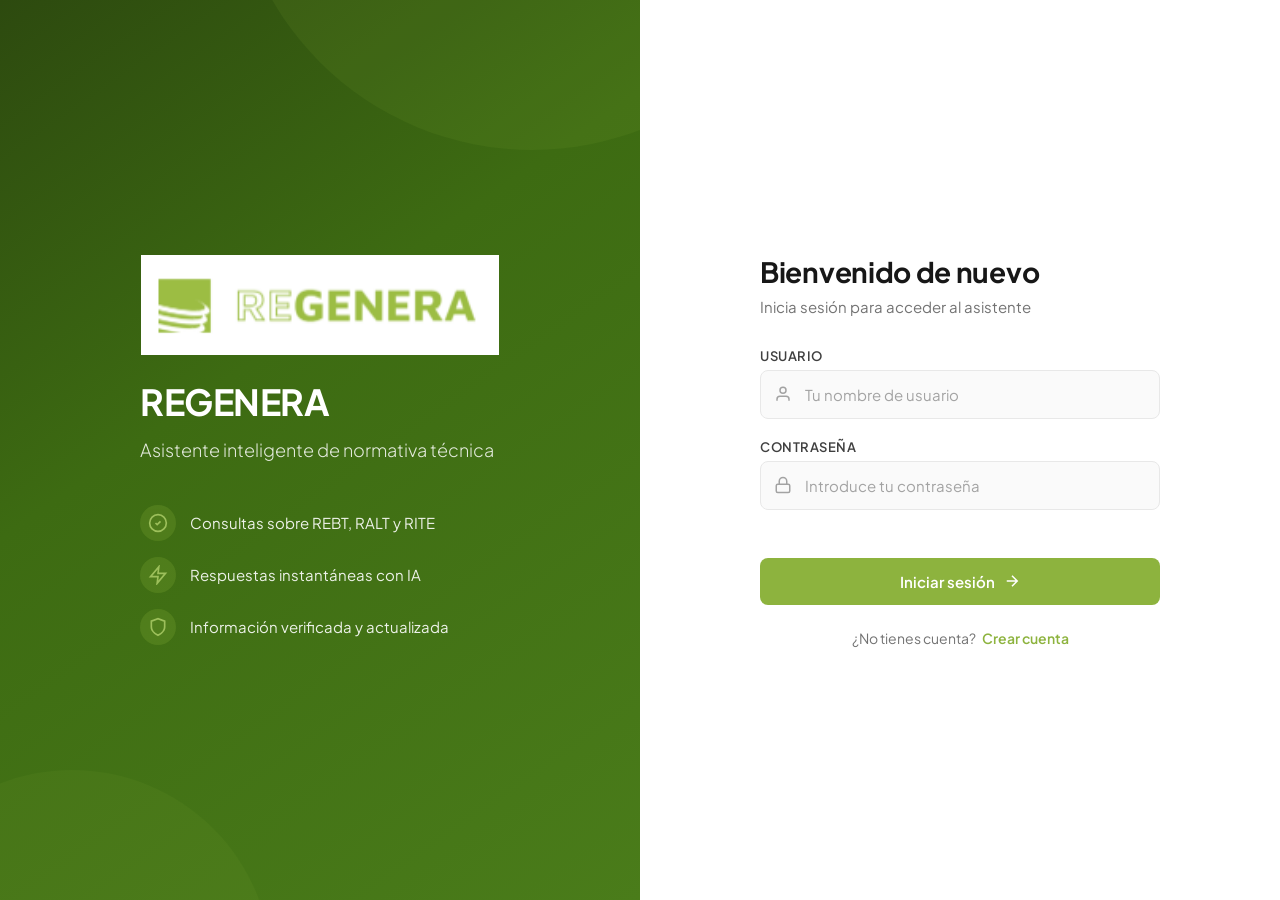
==== frontend/index.html @ 86a832bc "diseño frontend y login por nombre de usuario" ====
<!DOCTYPE html>
<html lang="es">
<head>
    <meta charset="UTF-8">
    <meta name="viewport" content="width=device-width, initial-scale=1.0">
    <title>REGENERA ChatBot</title>
    <link rel="stylesheet" href="styles.css">
    <link href="https://fonts.googleapis.com/css2?family=Plus+Jakarta+Sans:wght@300;400;500;600;700&family=Space+Mono:wght@400;700&display=swap" rel="stylesheet">
</head>
<body>

    <!-- ==================== VIEW 1: LOGIN ==================== -->
    <div id="login-view" class="auth-view active">
        <div class="auth-container">
            <div class="auth-left">
                <div class="brand-area">
                    <div class="logo-wrapper">
                        <img src="Logo.jpg" alt="REGENERA" class="logo" onerror="this.style.display='none'">
                    </div>
                    <h1 class="brand-title">REGENERA</h1>
                    <p class="brand-subtitle">Asistente inteligente de normativa técnica</p>
                    <div class="brand-features">
                        <div class="feature">
                            <div class="feature-icon">
                                <svg width="20" height="20" viewBox="0 0 24 24" fill="none" stroke="currentColor" stroke-width="2"><path d="M9 12l2 2 4-4"/><circle cx="12" cy="12" r="10"/></svg>
                            </div>
                            <span>Consultas sobre REBT, RALT y RITE</span>
                        </div>
                        <div class="feature">
                            <div class="feature-icon">
                                <svg width="20" height="20" viewBox="0 0 24 24" fill="none" stroke="currentColor" stroke-width="2"><path d="M13 2L3 14h9l-1 8 10-12h-9l1-8z"/></svg>
                            </div>
                            <span>Respuestas instantáneas con IA</span>
                        </div>
                        <div class="feature">
                            <div class="feature-icon">
                                <svg width="20" height="20" viewBox="0 0 24 24" fill="none" stroke="currentColor" stroke-width="2"><path d="M12 22s8-4 8-10V5l-8-3-8 3v7c0 6 8 10 8 10z"/></svg>
                            </div>
                            <span>Información verificada y actualizada</span>
                        </div>
                    </div>
                </div>
            </div>
            <div class="auth-right">
                <div class="auth-form-container">
                    <h2 class="auth-title">Bienvenido de nuevo</h2>
                    <p class="auth-description">Inicia sesión para acceder al asistente</p>
                    
                  <div class="input-group">
    <label for="login-name">Usuario</label>
    <div class="input-wrapper">
        <svg class="input-icon" width="18" height="18" viewBox="0 0 24 24" fill="none" stroke="currentColor" stroke-width="2"><path d="M20 21v-2a4 4 0 0 0-4-4H8a4 4 0 0 0-4 4v2"/><circle cx="12" cy="7" r="4"/></svg>
        <input type="text" id="login-name" placeholder="Tu nombre de usuario">
    </div>
</div>

                    <div class="input-group">
                        <label for="login-password">Contraseña</label>
                        <div class="input-wrapper">
                            <svg class="input-icon" width="18" height="18" viewBox="0 0 24 24" fill="none" stroke="currentColor" stroke-width="2"><rect x="3" y="11" width="18" height="11" rx="2" ry="2"/><path d="M7 11V7a5 5 0 0 1 10 0v4"/></svg>
                            <input type="password" id="login-password" placeholder="Introduce tu contraseña">
                        </div>
                    </div>

                    <p id="login-error" class="error-msg"></p>

                    <button class="btn-primary" onclick="login()">
                        <span>Iniciar sesión</span>
                        <svg width="18" height="18" viewBox="0 0 24 24" fill="none" stroke="currentColor" stroke-width="2"><path d="M5 12h14M12 5l7 7-7 7"/></svg>
                    </button>

                    <div class="auth-switch">
                        <span>¿No tienes cuenta?</span>
                        <a href="#" onclick="showView('register')">Crear cuenta</a>
                    </div>
                </div>
            </div>
        </div>
    </div>

    <!-- ==================== VIEW 2: REGISTER ==================== -->
    <div id="register-view" class="auth-view">
        <div class="auth-container">
            <div class="auth-left">
                <div class="brand-area">
                    <div class="logo-wrapper">
                        <img src="Logo.jpg" alt="REGENERA" class="logo" onerror="this.style.display='none'">
                    </div>
                    <h1 class="brand-title">REGENERA</h1>
                    <p class="brand-subtitle">Asistente inteligente de normativa técnica</p>
                    <div class="brand-features">
                        <div class="feature">
                            <div class="feature-icon">
                                <svg width="20" height="20" viewBox="0 0 24 24" fill="none" stroke="currentColor" stroke-width="2"><path d="M9 12l2 2 4-4"/><circle cx="12" cy="12" r="10"/></svg>
                            </div>
                            <span>Consultas sobre REBT, RALT y RITE</span>
                        </div>
                        <div class="feature">
                            <div class="feature-icon">
                                <svg width="20" height="20" viewBox="0 0 24 24" fill="none" stroke="currentColor" stroke-width="2"><path d="M13 2L3 14h9l-1 8 10-12h-9l1-8z"/></svg>
                            </div>
                            <span>Respuestas instantáneas con IA</span>
                        </div>
                        <div class="feature">
                            <div class="feature-icon">
                                <svg width="20" height="20" viewBox="0 0 24 24" fill="none" stroke="currentColor" stroke-width="2"><path d="M12 22s8-4 8-10V5l-8-3-8 3v7c0 6 8 10 8 10z"/></svg>
                            </div>
                            <span>Información verificada y actualizada</span>
                        </div>
                    </div>
                </div>
            </div>
            <div class="auth-right">
                <div class="auth-form-container">
                    <h2 class="auth-title">Crear cuenta</h2>
                    <p class="auth-description">Regístrate para empezar a usar el asistente</p>
                    
                    <div class="input-group">
                        <label for="register-name">Nombre</label>
                        <div class="input-wrapper">
                            <svg class="input-icon" width="18" height="18" viewBox="0 0 24 24" fill="none" stroke="currentColor" stroke-width="2"><path d="M20 21v-2a4 4 0 0 0-4-4H8a4 4 0 0 0-4 4v2"/><circle cx="12" cy="7" r="4"/></svg>
                            <input type="text" id="register-name" placeholder="Tu nombre completo">
                        </div>
                    </div>

                    <div class="input-group">
                        <label for="register-email">Email</label>
                        <div class="input-wrapper">
                            <svg class="input-icon" width="18" height="18" viewBox="0 0 24 24" fill="none" stroke="currentColor" stroke-width="2"><path d="M4 4h16c1.1 0 2 .9 2 2v12c0 1.1-.9 2-2 2H4c-1.1 0-2-.9-2-2V6c0-1.1.9-2 2-2z"/><polyline points="22,6 12,13 2,6"/></svg>
                            <input type="email" id="register-email" placeholder="tu@email.com">
                        </div>
                    </div>

                    <div class="input-group">
                        <label for="register-password">Contraseña</label>
                        <div class="input-wrapper">
                            <svg class="input-icon" width="18" height="18" viewBox="0 0 24 24" fill="none" stroke="currentColor" stroke-width="2"><rect x="3" y="11" width="18" height="11" rx="2" ry="2"/><path d="M7 11V7a5 5 0 0 1 10 0v4"/></svg>
                            <input type="password" id="register-password" placeholder="Mínimo 6 caracteres">
                        </div>
                    </div>

                    <p id="register-error" class="error-msg"></p>
                    <p id="register-success" class="success-msg"></p>

                    <button class="btn-primary" onclick="register()">
                        <span>Crear cuenta</span>
                        <svg width="18" height="18" viewBox="0 0 24 24" fill="none" stroke="currentColor" stroke-width="2"><path d="M5 12h14M12 5l7 7-7 7"/></svg>
                    </button>

                    <div class="auth-switch">
                        <span>¿Ya tienes cuenta?</span>
                        <a href="#" onclick="showView('login')">Iniciar sesión</a>
                    </div>
                </div>
            </div>
        </div>
    </div>

    <!-- ==================== VIEW 3: CHAT ==================== -->
    <div id="chat-view" class="chat-view">
        
        <!-- Sidebar -->
        <aside id="sidebar">
            <div class="sidebar-header">
                <img src="Logo.jpg" alt="REGENERA" class="sidebar-logo" onerror="this.style.display='none'">
                <span class="sidebar-brand">REGENERA</span>
            </div>
            <button class="new-chat-btn" onclick="createConversation()">
                <svg width="18" height="18" viewBox="0 0 24 24" fill="none" stroke="currentColor" stroke-width="2"><line x1="12" y1="5" x2="12" y2="19"/><line x1="5" y1="12" x2="19" y2="12"/></svg>
                <span>Nueva conversación</span>
            </button>
            <div id="conversation-list" class="conversation-list"></div>
            <div class="sidebar-footer">
                <div class="user-info">
                    <div class="user-avatar" id="user-avatar">A</div>
                    <span id="user-name-display">Usuario</span>
                </div>
                <button class="logout-btn" onclick="logout()" title="Cerrar sesión">
                    <svg width="18" height="18" viewBox="0 0 24 24" fill="none" stroke="currentColor" stroke-width="2"><path d="M9 21H5a2 2 0 0 1-2-2V5a2 2 0 0 1 2-2h4"/><polyline points="16 17 21 12 16 7"/><line x1="21" y1="12" x2="9" y2="12"/></svg>
                </button>
            </div>
        </aside>

        <!-- Chat main -->
        <main class="chat-main">
            <!-- Welcome state -->
            <div id="chat-welcome" class="chat-welcome">
                <div class="welcome-content">
                    <div class="welcome-icon">
                        <svg width="48" height="48" viewBox="0 0 24 24" fill="none" stroke="#8DB33E" stroke-width="1.5"><path d="M21 15a2 2 0 0 1-2 2H7l-4 4V5a2 2 0 0 1 2-2h14a2 2 0 0 1 2 2z"/></svg>
                    </div>
                    <h2>¿En qué puedo ayudarte?</h2>
                    <p>Pregúntame sobre normativa técnica: REBT, RALT, RITE y más.</p>
                    <div class="suggestion-chips">
                        <button class="chip" onclick="askSuggestion('¿Qué secciones tiene el REBT?')">¿Qué secciones tiene el REBT?</button>
                        <button class="chip" onclick="askSuggestion('¿Cada cuánto se revisan las instalaciones según el RITE?')">Revisiones según RITE</button>
                        <button class="chip" onclick="askSuggestion('¿Qué dice el RALT sobre protecciones?')">Protecciones en RALT</button>
                    </div>
                </div>
            </div>

            <!-- Messages area -->
            <div id="chat-messages" class="chat-messages"></div>

            <!-- Input area -->
            <div class="chat-input-area">
                <div class="chat-input-container">
                    <textarea id="question-input" placeholder="Escribe tu pregunta..." rows="1" onkeydown="handleKeyDown(event)" oninput="autoResize(this)"></textarea>
                    <button class="send-btn" onclick="sendMessage()" id="send-btn">
                        <svg width="20" height="20" viewBox="0 0 24 24" fill="none" stroke="currentColor" stroke-width="2"><line x1="22" y1="2" x2="11" y2="13"/><polygon points="22 2 15 22 11 13 2 9 22 2"/></svg>
                    </button>
                </div>
                <p class="input-disclaimer">REGENERA ChatBot puede cometer errores. Verifica siempre la información.</p>
            </div>
        </main>
    </div>

    <script src="app.js"></script>
</body>
</html>
---- frontend/styles.css ----
:root {
    --green: #8DB33E;
    --green-dark: #6F922F;
    --green-light: #a8c964;
    --green-subtle: #f0f6e4;
    --green-glow: rgba(141, 179, 62, 0.15);
    --white: #ffffff;
    --gray-50: #fafafa;
    --gray-100: #f5f5f5;
    --gray-200: #e8e8e8;
    --gray-300: #d4d4d4;
    --gray-400: #a3a3a3;
    --gray-500: #737373;
    --gray-600: #525252;
    --gray-700: #404040;
    --gray-800: #262626;
    --gray-900: #171717;
    --red: #dc3545;
    --radius: 12px;
    --radius-sm: 8px;
    --radius-lg: 16px;
    --shadow-sm: 0 1px 3px rgba(0,0,0,0.06);
    --shadow-md: 0 4px 12px rgba(0,0,0,0.08);
    --shadow-lg: 0 8px 30px rgba(0,0,0,0.12);
    --font: 'Plus Jakarta Sans', -apple-system, sans-serif;
    --font-mono: 'Space Mono', monospace;
    --sidebar-width: 280px;
    --transition: 0.2s ease;
}

* {
    margin: 0;
    padding: 0;
    box-sizing: border-box;
}

html, body {
    height: 100%;
    font-family: var(--font);
    color: var(--gray-800);
    background: var(--white);
    -webkit-font-smoothing: antialiased;
}

/* ===== AUTH VIEWS (Login & Register) ===== */

.auth-view {
    display: none;
    height: 100vh;
}

.auth-view.active {
    display: block;
}

.auth-container {
    display: flex;
    height: 100%;
}

.auth-left {
    flex: 1;
    background: linear-gradient(145deg, #2d4a0f 0%, #3d6b12 40%, #4a7c1a 100%);
    display: flex;
    align-items: center;
    justify-content: center;
    padding: 60px;
    position: relative;
    overflow: hidden;
}

.auth-left::before {
    content: '';
    position: absolute;
    top: -50%;
    right: -30%;
    width: 600px;
    height: 600px;
    border-radius: 50%;
    background: rgba(141, 179, 62, 0.1);
}

.auth-left::after {
    content: '';
    position: absolute;
    bottom: -30%;
    left: -20%;
    width: 400px;
    height: 400px;
    border-radius: 50%;
    background: rgba(141, 179, 62, 0.08);
}

.brand-area {
    position: relative;
    z-index: 1;
    color: var(--white);
    max-width: 420px;
}

.logo-wrapper {
    width: 360px;
    height: 100px;
    overflow: hidden;
    margin-bottom: 24px;
    display: flex;
    align-items: center;
    justify-content: center;
}

.logo {
    width: 100%;
    height: 100%;
    object-fit: contain;
    mix-blend-mode: screen;
}

.brand-title {
    font-size: 36px;
    font-weight: 700;
    letter-spacing: -0.5px;
    margin-bottom: 12px;
}

.brand-subtitle {
    font-size: 18px;
    font-weight: 300;
    opacity: 0.85;
    line-height: 1.6;
    margin-bottom: 40px;
}

.brand-features {
    display: flex;
    flex-direction: column;
    gap: 16px;
}

.feature {
    display: flex;
    align-items: center;
    gap: 14px;
    font-size: 15px;
    font-weight: 400;
    opacity: 0.9;
}

.feature-icon {
    width: 36px;
    height: 36px;
    border-radius: 50%;
    background: rgba(141, 179, 62, 0.25);
    display: flex;
    align-items: center;
    justify-content: center;
    flex-shrink: 0;
    color: var(--green-light);
}

.auth-right {
    flex: 1;
    display: flex;
    align-items: center;
    justify-content: center;
    padding: 60px;
    background: var(--white);
}

.auth-form-container {
    width: 100%;
    max-width: 400px;
}

.auth-title {
    font-size: 28px;
    font-weight: 700;
    color: var(--gray-900);
    margin-bottom: 8px;
    letter-spacing: -0.3px;
}

.auth-description {
    font-size: 15px;
    color: var(--gray-500);
    margin-bottom: 32px;
}

.input-group {
    margin-bottom: 20px;
}

.input-group label {
    display: block;
    font-size: 13px;
    font-weight: 600;
    color: var(--gray-700);
    margin-bottom: 6px;
    text-transform: uppercase;
    letter-spacing: 0.5px;
}

.input-wrapper {
    position: relative;
    display: flex;
    align-items: center;
}

.input-icon {
    position: absolute;
    left: 14px;
    color: var(--gray-400);
    pointer-events: none;
}

.input-wrapper input {
    width: 100%;
    padding: 14px 14px 14px 44px;
    border: 1.5px solid var(--gray-200);
    border-radius: var(--radius-sm);
    font-family: var(--font);
    font-size: 15px;
    color: var(--gray-800);
    background: var(--gray-50);
    transition: all var(--transition);
    outline: none;
}

.input-wrapper input:focus {
    border-color: var(--green);
    background: var(--white);
    box-shadow: 0 0 0 3px var(--green-glow);
}

.input-wrapper input::placeholder {
    color: var(--gray-400);
}

.error-msg {
    font-size: 13px;
    color: var(--red);
    margin-bottom: 8px;
    min-height: 20px;
}

.success-msg {
    font-size: 13px;
    color: var(--green-dark);
    margin-bottom: 8px;
    min-height: 20px;
}

.btn-primary {
    width: 100%;
    padding: 14px 24px;
    border: none;
    border-radius: var(--radius-sm);
    background: var(--green);
    color: var(--white);
    font-family: var(--font);
    font-size: 15px;
    font-weight: 600;
    cursor: pointer;
    transition: all var(--transition);
    display: flex;
    align-items: center;
    justify-content: center;
    gap: 8px;
}

.btn-primary:hover {
    background: var(--green-dark);
    transform: translateY(-1px);
    box-shadow: var(--shadow-md);
}

.btn-primary:active {
    transform: translateY(0);
}

.auth-switch {
    text-align: center;
    margin-top: 24px;
    font-size: 14px;
    color: var(--gray-500);
}

.auth-switch a {
    color: var(--green);
    font-weight: 600;
    text-decoration: none;
    margin-left: 4px;
}

.auth-switch a:hover {
    color: var(--green-dark);
    text-decoration: underline;
}

/* ===== CHAT VIEW ===== */

.chat-view {
    display: none;
    height: 100vh;
    flex-direction: row;
}

.chat-view.active {
    display: flex;
}

/* Sidebar */
#sidebar {
    width: var(--sidebar-width);
    background: var(--gray-900);
    color: var(--white);
    display: flex;
    flex-direction: column;
    flex-shrink: 0;
}

.sidebar-header {
    padding: 20px;
    display: flex;
    align-items: center;
    gap: 12px;
    border-bottom: 1px solid rgba(255,255,255,0.08);
}

.sidebar-logo {
    width: 100px;
    height: 28px;
    border-radius: 4px;
    object-fit: contain;
    background: rgba(255,255,255,0.9);
    padding: 2px 6px;
}

.sidebar-brand {
    font-size: 16px;
    font-weight: 700;
    letter-spacing: 0.5px;
}

.new-chat-btn {
    margin: 16px;
    padding: 12px;
    border: 1.5px dashed rgba(255,255,255,0.2);
    border-radius: var(--radius-sm);
    background: transparent;
    color: var(--white);
    font-family: var(--font);
    font-size: 14px;
    font-weight: 500;
    cursor: pointer;
    display: flex;
    align-items: center;
    justify-content: center;
    gap: 8px;
    transition: all var(--transition);
}

.new-chat-btn:hover {
    border-color: var(--green);
    background: rgba(141, 179, 62, 0.1);
    color: var(--green-light);
}

.conversation-list {
    flex: 1;
    overflow-y: auto;
    padding: 0 12px;
}

.conversation-item {
    padding: 10px 12px;
    border-radius: var(--radius-sm);
    font-size: 13px;
    color: rgba(255,255,255,0.7);
    cursor: pointer;
    transition: all var(--transition);
    white-space: nowrap;
    overflow: hidden;
    text-overflow: ellipsis;
    margin-bottom: 2px;
}

.conversation-item:hover {
    background: rgba(255,255,255,0.08);
    color: var(--white);
}

.conversation-item.active {
    background: rgba(141, 179, 62, 0.15);
    color: var(--green-light);
}

.sidebar-footer {
    padding: 16px;
    border-top: 1px solid rgba(255,255,255,0.08);
    display: flex;
    align-items: center;
    justify-content: space-between;
}

.user-info {
    display: flex;
    align-items: center;
    gap: 10px;
}

.user-avatar {
    width: 32px;
    height: 32px;
    border-radius: 50%;
    background: var(--green);
    color: var(--white);
    display: flex;
    align-items: center;
    justify-content: center;
    font-size: 13px;
    font-weight: 700;
}

#user-name-display {
    font-size: 13px;
    font-weight: 500;
    color: rgba(255,255,255,0.8);
}

.logout-btn {
    background: none;
    border: none;
    color: rgba(255,255,255,0.4);
    cursor: pointer;
    padding: 6px;
    border-radius: 6px;
    transition: all var(--transition);
    display: flex;
    align-items: center;
}

.logout-btn:hover {
    color: var(--red);
    background: rgba(220, 53, 69, 0.1);
}

/* Chat main area */
.chat-main {
    flex: 1;
    display: flex;
    flex-direction: column;
    background: var(--white);
    position: relative;
}

/* Welcome screen */
.chat-welcome {
    flex: 1;
    display: flex;
    align-items: center;
    justify-content: center;
    padding: 40px;
}

.chat-welcome.hidden {
    display: none;
}

.welcome-content {
    text-align: center;
    max-width: 560px;
}

.welcome-icon {
    width: 80px;
    height: 80px;
    border-radius: 50%;
    background: var(--green-subtle);
    display: flex;
    align-items: center;
    justify-content: center;
    margin: 0 auto 24px;
}

.welcome-content h2 {
    font-size: 28px;
    font-weight: 700;
    color: var(--gray-900);
    margin-bottom: 8px;
}

.welcome-content p {
    font-size: 16px;
    color: var(--gray-500);
    margin-bottom: 32px;
}

.suggestion-chips {
    display: flex;
    flex-wrap: wrap;
    gap: 8px;
    justify-content: center;
}

.chip {
    padding: 10px 18px;
    border: 1.5px solid var(--gray-200);
    border-radius: 24px;
    background: var(--white);
    font-family: var(--font);
    font-size: 13px;
    color: var(--gray-600);
    cursor: pointer;
    transition: all var(--transition);
}

.chip:hover {
    border-color: var(--green);
    color: var(--green-dark);
    background: var(--green-subtle);
}

/* Messages */
.chat-messages {
    flex: 1;
    overflow-y: auto;
    padding: 24px 0;
    display: none;
}

.chat-messages.active {
    display: block;
}

.message-row {
    padding: 8px 24px;
    max-width: 800px;
    margin: 0 auto;
    width: 100%;
}

.message-row.user {
    display: flex;
    justify-content: flex-end;
}

.message-row.assistant {
    display: flex;
    justify-content: flex-start;
}

.message-bubble {
    max-width: 75%;
    padding: 14px 18px;
    border-radius: var(--radius-lg);
    font-size: 15px;
    line-height: 1.6;
    animation: fadeIn 0.3s ease;
}

.message-row.user .message-bubble {
    background: var(--green);
    color: var(--white);
    border-bottom-right-radius: 4px;
}

.message-row.assistant .message-bubble {
    background: var(--gray-100);
    color: var(--gray-800);
    border-bottom-left-radius: 4px;
}

@keyframes fadeIn {
    from { opacity: 0; transform: translateY(8px); }
    to { opacity: 1; transform: translateY(0); }
}

/* Typing indicator */
.typing-indicator {
    display: flex;
    gap: 4px;
    padding: 14px 18px;
}

.typing-indicator span {
    width: 8px;
    height: 8px;
    border-radius: 50%;
    background: var(--gray-300);
    animation: typing 1.4s infinite;
}

.typing-indicator span:nth-child(2) { animation-delay: 0.2s; }
.typing-indicator span:nth-child(3) { animation-delay: 0.4s; }

@keyframes typing {
    0%, 60%, 100% { transform: translateY(0); opacity: 0.4; }
    30% { transform: translateY(-6px); opacity: 1; }
}

/* Input area */
.chat-input-area {
    padding: 16px 24px 24px;
    background: var(--white);
}

.chat-input-container {
    max-width: 800px;
    margin: 0 auto;
    display: flex;
    align-items: flex-end;
    gap: 10px;
    padding: 10px 16px;
    border: 1.5px solid var(--gray-200);
    border-radius: var(--radius-lg);
    background: var(--gray-50);
    transition: all var(--transition);
}

.chat-input-container:focus-within {
    border-color: var(--green);
    background: var(--white);
    box-shadow: 0 0 0 3px var(--green-glow);
}

#question-input {
    flex: 1;
    border: none;
    outline: none;
    font-family: var(--font);
    font-size: 15px;
    color: var(--gray-800);
    background: transparent;
    resize: none;
    max-height: 120px;
    line-height: 1.5;
    padding: 4px 0;
}

#question-input::placeholder {
    color: var(--gray-400);
}

.send-btn {
    width: 38px;
    height: 38px;
    border: none;
    border-radius: 50%;
    background: var(--green);
    color: var(--white);
    cursor: pointer;
    display: flex;
    align-items: center;
    justify-content: center;
    flex-shrink: 0;
    transition: all var(--transition);
}

.send-btn:hover {
    background: var(--green-dark);
    transform: scale(1.05);
}

.input-disclaimer {
    text-align: center;
    font-size: 12px;
    color: var(--gray-400);
    margin-top: 10px;
    max-width: 800px;
    margin-left: auto;
    margin-right: auto;
}

/* Scrollbar */
::-webkit-scrollbar {
    width: 6px;
}

::-webkit-scrollbar-track {
    background: transparent;
}

::-webkit-scrollbar-thumb {
    background: var(--gray-300);
    border-radius: 3px;
}

::-webkit-scrollbar-thumb:hover {
    background: var(--gray-400);
}

/* Responsive */
@media (max-width: 900px) {
    .auth-left {
        display: none;
    }
    
    #sidebar {
        width: 0;
        overflow: hidden;
    }
    
    .chat-view.active {
        flex-direction: column;
    }
}
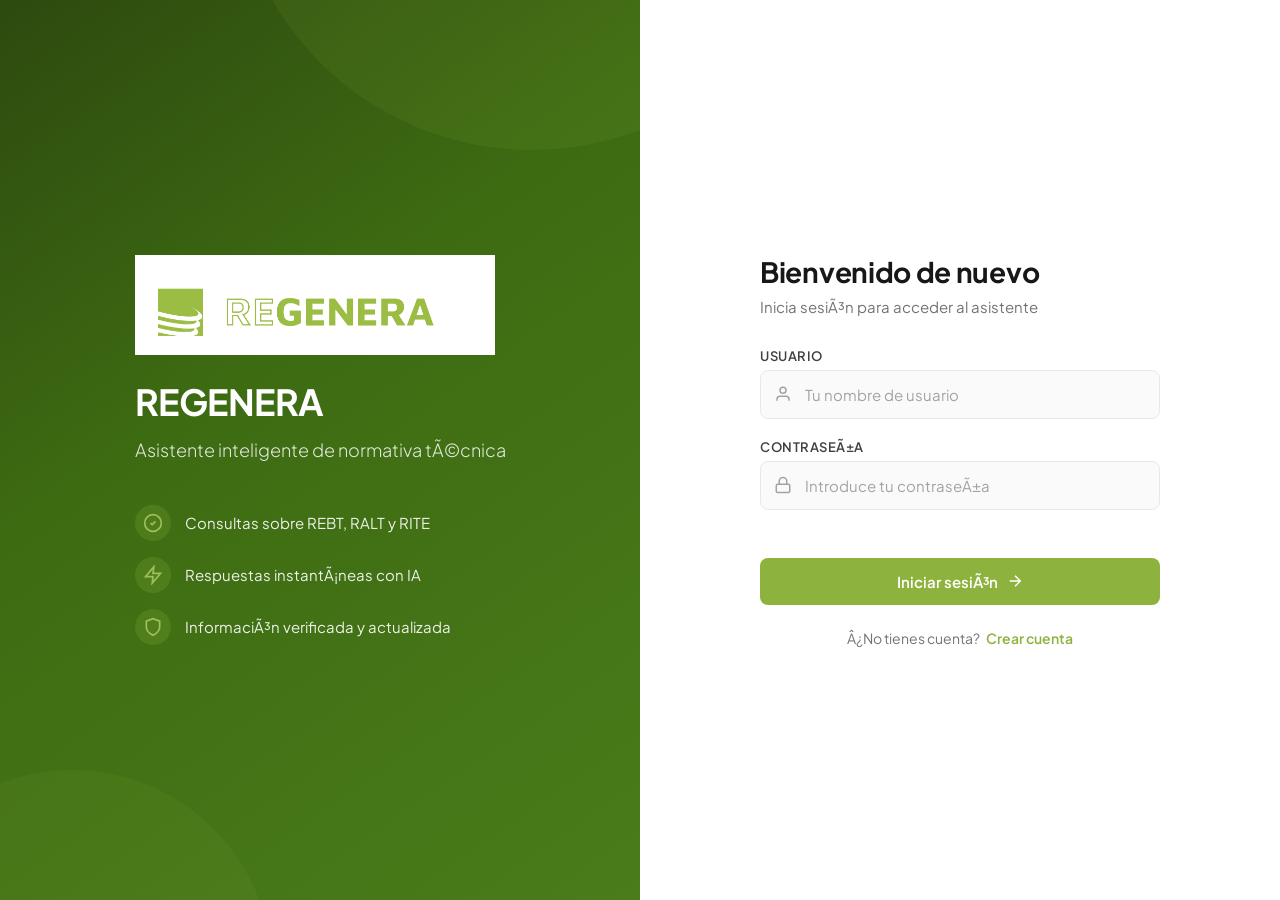
==== commit 738360af: "mejora de precision" ====
--- a/frontend/index.html
+++ b/frontend/index.html
@@ -1,4 +1,4 @@
-<!DOCTYPE html>
+﻿<!DOCTYPE html>
 <html lang="es">
 <head>
     <meta charset="UTF-8">
@@ -15,10 +15,10 @@
             <div class="auth-left">
                 <div class="brand-area">
                     <div class="logo-wrapper">
-                        <img src="Logo.jpg" alt="REGENERA" class="logo" onerror="this.style.display='none'">
+                        <img src="logo-full.png" alt="REGENERA" class="logo" onerror="this.style.display='none'">
                     </div>
                     <h1 class="brand-title">REGENERA</h1>
-                    <p class="brand-subtitle">Asistente inteligente de normativa técnica</p>
+                    <p class="brand-subtitle">Asistente inteligente de normativa tÃ©cnica</p>
                     <div class="brand-features">
                         <div class="feature">
                             <div class="feature-icon">
@@ -30,13 +30,13 @@
                             <div class="feature-icon">
                                 <svg width="20" height="20" viewBox="0 0 24 24" fill="none" stroke="currentColor" stroke-width="2"><path d="M13 2L3 14h9l-1 8 10-12h-9l1-8z"/></svg>
                             </div>
-                            <span>Respuestas instantáneas con IA</span>
+                            <span>Respuestas instantÃ¡neas con IA</span>
                         </div>
                         <div class="feature">
                             <div class="feature-icon">
                                 <svg width="20" height="20" viewBox="0 0 24 24" fill="none" stroke="currentColor" stroke-width="2"><path d="M12 22s8-4 8-10V5l-8-3-8 3v7c0 6 8 10 8 10z"/></svg>
                             </div>
-                            <span>Información verificada y actualizada</span>
+                            <span>InformaciÃ³n verificada y actualizada</span>
                         </div>
                     </div>
                 </div>
@@ -44,7 +44,7 @@
             <div class="auth-right">
                 <div class="auth-form-container">
                     <h2 class="auth-title">Bienvenido de nuevo</h2>
-                    <p class="auth-description">Inicia sesión para acceder al asistente</p>
+                    <p class="auth-description">Inicia sesiÃ³n para acceder al asistente</p>
                     
                   <div class="input-group">
     <label for="login-name">Usuario</label>
@@ -55,22 +55,22 @@
 </div>
 
                     <div class="input-group">
-                        <label for="login-password">Contraseña</label>
+                        <label for="login-password">ContraseÃ±a</label>
                         <div class="input-wrapper">
                             <svg class="input-icon" width="18" height="18" viewBox="0 0 24 24" fill="none" stroke="currentColor" stroke-width="2"><rect x="3" y="11" width="18" height="11" rx="2" ry="2"/><path d="M7 11V7a5 5 0 0 1 10 0v4"/></svg>
-                            <input type="password" id="login-password" placeholder="Introduce tu contraseña">
+                            <input type="password" id="login-password" placeholder="Introduce tu contraseÃ±a">
                         </div>
                     </div>
 
                     <p id="login-error" class="error-msg"></p>
 
                     <button class="btn-primary" onclick="login()">
-                        <span>Iniciar sesión</span>
+                        <span>Iniciar sesiÃ³n</span>
                         <svg width="18" height="18" viewBox="0 0 24 24" fill="none" stroke="currentColor" stroke-width="2"><path d="M5 12h14M12 5l7 7-7 7"/></svg>
                     </button>
 
                     <div class="auth-switch">
-                        <span>¿No tienes cuenta?</span>
+                        <span>Â¿No tienes cuenta?</span>
                         <a href="#" onclick="showView('register')">Crear cuenta</a>
                     </div>
                 </div>
@@ -84,10 +84,10 @@
             <div class="auth-left">
                 <div class="brand-area">
                     <div class="logo-wrapper">
-                        <img src="Logo.jpg" alt="REGENERA" class="logo" onerror="this.style.display='none'">
+                        <img src="logo-full.png" alt="REGENERA" class="logo" onerror="this.style.display='none'">
                     </div>
                     <h1 class="brand-title">REGENERA</h1>
-                    <p class="brand-subtitle">Asistente inteligente de normativa técnica</p>
+                    <p class="brand-subtitle">Asistente inteligente de normativa tÃ©cnica</p>
                     <div class="brand-features">
                         <div class="feature">
                             <div class="feature-icon">
@@ -99,13 +99,13 @@
                             <div class="feature-icon">
                                 <svg width="20" height="20" viewBox="0 0 24 24" fill="none" stroke="currentColor" stroke-width="2"><path d="M13 2L3 14h9l-1 8 10-12h-9l1-8z"/></svg>
                             </div>
-                            <span>Respuestas instantáneas con IA</span>
+                            <span>Respuestas instantÃ¡neas con IA</span>
                         </div>
                         <div class="feature">
                             <div class="feature-icon">
                                 <svg width="20" height="20" viewBox="0 0 24 24" fill="none" stroke="currentColor" stroke-width="2"><path d="M12 22s8-4 8-10V5l-8-3-8 3v7c0 6 8 10 8 10z"/></svg>
                             </div>
-                            <span>Información verificada y actualizada</span>
+                            <span>InformaciÃ³n verificada y actualizada</span>
                         </div>
                     </div>
                 </div>
@@ -113,7 +113,7 @@
             <div class="auth-right">
                 <div class="auth-form-container">
                     <h2 class="auth-title">Crear cuenta</h2>
-                    <p class="auth-description">Regístrate para empezar a usar el asistente</p>
+                    <p class="auth-description">RegÃ­strate para empezar a usar el asistente</p>
                     
                     <div class="input-group">
                         <label for="register-name">Nombre</label>
@@ -132,10 +132,10 @@
                     </div>
 
                     <div class="input-group">
-                        <label for="register-password">Contraseña</label>
+                        <label for="register-password">ContraseÃ±a</label>
                         <div class="input-wrapper">
                             <svg class="input-icon" width="18" height="18" viewBox="0 0 24 24" fill="none" stroke="currentColor" stroke-width="2"><rect x="3" y="11" width="18" height="11" rx="2" ry="2"/><path d="M7 11V7a5 5 0 0 1 10 0v4"/></svg>
-                            <input type="password" id="register-password" placeholder="Mínimo 6 caracteres">
+                            <input type="password" id="register-password" placeholder="MÃ­nimo 6 caracteres">
                         </div>
                     </div>
 
@@ -148,8 +148,8 @@
                     </button>
 
                     <div class="auth-switch">
-                        <span>¿Ya tienes cuenta?</span>
-                        <a href="#" onclick="showView('login')">Iniciar sesión</a>
+                        <span>Â¿Ya tienes cuenta?</span>
+                        <a href="#" onclick="showView('login')">Iniciar sesiÃ³n</a>
                     </div>
                 </div>
             </div>
@@ -162,20 +162,26 @@
         <!-- Sidebar -->
         <aside id="sidebar">
             <div class="sidebar-header">
-                <img src="Logo.jpg" alt="REGENERA" class="sidebar-logo" onerror="this.style.display='none'">
+                <img src="logo.png" alt="REGENERA" class="sidebar-logo" onerror="this.style.display='none'">
                 <span class="sidebar-brand">REGENERA</span>
             </div>
             <button class="new-chat-btn" onclick="createConversation()">
                 <svg width="18" height="18" viewBox="0 0 24 24" fill="none" stroke="currentColor" stroke-width="2"><line x1="12" y1="5" x2="12" y2="19"/><line x1="5" y1="12" x2="19" y2="12"/></svg>
-                <span>Nueva conversación</span>
+                <span>Nueva conversaciÃ³n</span>
             </button>
             <div id="conversation-list" class="conversation-list"></div>
+            <div id="admin-tools" class="admin-tools hidden">
+                <button class="admin-panel-btn" onclick="openAdminPanel()">
+                    <svg width="16" height="16" viewBox="0 0 24 24" fill="none" stroke="currentColor" stroke-width="2"><path d="M12 20h9"/><path d="M12 4h9"/><path d="M4 9h16"/><path d="M4 15h16"/></svg>
+                    <span>Panel Admin</span>
+                </button>
+            </div>
             <div class="sidebar-footer">
                 <div class="user-info">
                     <div class="user-avatar" id="user-avatar">A</div>
                     <span id="user-name-display">Usuario</span>
                 </div>
-                <button class="logout-btn" onclick="logout()" title="Cerrar sesión">
+                <button class="logout-btn" onclick="logout()" title="Cerrar sesiÃ³n">
                     <svg width="18" height="18" viewBox="0 0 24 24" fill="none" stroke="currentColor" stroke-width="2"><path d="M9 21H5a2 2 0 0 1-2-2V5a2 2 0 0 1 2-2h4"/><polyline points="16 17 21 12 16 7"/><line x1="21" y1="12" x2="9" y2="12"/></svg>
                 </button>
             </div>
@@ -189,12 +195,12 @@
                     <div class="welcome-icon">
                         <svg width="48" height="48" viewBox="0 0 24 24" fill="none" stroke="#8DB33E" stroke-width="1.5"><path d="M21 15a2 2 0 0 1-2 2H7l-4 4V5a2 2 0 0 1 2-2h14a2 2 0 0 1 2 2z"/></svg>
                     </div>
-                    <h2>¿En qué puedo ayudarte?</h2>
-                    <p>Pregúntame sobre normativa técnica: REBT, RALT, RITE y más.</p>
+                    <h2>Â¿En quÃ© puedo ayudarte?</h2>
+                    <p>PregÃºntame sobre normativa tÃ©cnica: REBT, RALT, RITE y mÃ¡s.</p>
                     <div class="suggestion-chips">
-                        <button class="chip" onclick="askSuggestion('¿Qué secciones tiene el REBT?')">¿Qué secciones tiene el REBT?</button>
-                        <button class="chip" onclick="askSuggestion('¿Cada cuánto se revisan las instalaciones según el RITE?')">Revisiones según RITE</button>
-                        <button class="chip" onclick="askSuggestion('¿Qué dice el RALT sobre protecciones?')">Protecciones en RALT</button>
+                        <button class="chip" onclick="askSuggestion('Â¿QuÃ© secciones tiene el REBT?')">Â¿QuÃ© secciones tiene el REBT?</button>
+                        <button class="chip" onclick="askSuggestion('Â¿Cada cuÃ¡nto se revisan las instalaciones segÃºn el RITE?')">Revisiones segÃºn RITE</button>
+                        <button class="chip" onclick="askSuggestion('Â¿QuÃ© dice el RALT sobre protecciones?')">Protecciones en RALT</button>
                     </div>
                 </div>
             </div>
@@ -210,11 +216,47 @@
                         <svg width="20" height="20" viewBox="0 0 24 24" fill="none" stroke="currentColor" stroke-width="2"><line x1="22" y1="2" x2="11" y2="13"/><polygon points="22 2 15 22 11 13 2 9 22 2"/></svg>
                     </button>
                 </div>
-                <p class="input-disclaimer">REGENERA ChatBot puede cometer errores. Verifica siempre la información.</p>
+                <p class="input-disclaimer">REGENERA ChatBot puede cometer errores. Verifica siempre la informaciÃ³n.</p>
             </div>
         </main>
+    </div>
+
+    <!-- ==================== ADMIN PANEL ==================== -->
+    <div id="admin-panel" class="admin-panel hidden">
+        <div class="admin-panel-overlay" onclick="closeAdminPanel()"></div>
+        <div class="admin-panel-content">
+            <div class="admin-panel-header">
+                <h3>Panel de Administrador</h3>
+                <button class="admin-close-btn" onclick="closeAdminPanel()">Cerrar</button>
+            </div>
+            <div class="admin-range-selector">
+                <button class="admin-range-btn" type="button" data-days="1" onclick="setAdminRange(1, this)">Hoy</button>
+                <button class="admin-range-btn active" type="button" data-days="7" onclick="setAdminRange(7, this)">7 dias</button>
+                <button class="admin-range-btn" type="button" data-days="30" onclick="setAdminRange(30, this)">30 dias</button>
+            </div>
+            <div class="admin-metrics-grid">
+                <div class="metric-card"><span>Total interacciones</span><strong id="metric-total-interactions">0</strong></div>
+                <div class="metric-card"><span>Prompt tokens</span><strong id="metric-prompt-tokens">0</strong></div>
+                <div class="metric-card"><span>Completion tokens</span><strong id="metric-completion-tokens">0</strong></div>
+                <div class="metric-card"><span>Tokens acumulados</span><strong id="metric-total-tokens">0</strong></div>
+                <div class="metric-card"><span>Coste estimado (USD)</span><strong id="metric-estimated-cost">0</strong></div>
+                <div class="metric-card"><span>Latencia media (ms)</span><strong id="metric-avg-latency">0</strong></div>
+                <div class="metric-card"><span>Interacciones con error</span><strong id="metric-total-errors">0</strong></div>
+                <div class="metric-card"><span>Pendientes</span><strong id="metric-total-pending">0</strong></div>
+                <div class="metric-card"><span>Validadas</span><strong id="metric-total-validated">0</strong></div>
+                <div class="metric-card"><span>Tasa validacion</span><strong id="metric-validation-rate">0%</strong></div>
+            </div>
+            <div class="admin-section">
+                <div class="admin-section-header">
+                    <h4>Interacciones pendientes</h4>
+                    <button class="admin-refresh-btn" onclick="loadAdminPanel()">Actualizar</button>
+                </div>
+                <div id="admin-pending-list" class="admin-pending-list"></div>
+            </div>
+        </div>
     </div>
 
     <script src="app.js"></script>
 </body>
-</html>+</html>
+
--- a/frontend/styles.css
+++ b/frontend/styles.css
@@ -109,10 +109,11 @@
 }
 
 .logo {
-    width: 100%;
-    height: 100%;
-    object-fit: contain;
-    mix-blend-mode: screen;
+    width: 122%;
+    height: auto;
+    max-width: none;
+    object-fit: cover;
+    mix-blend-mode: multiply;
 }
 
 .brand-title {
@@ -327,12 +328,11 @@
 }
 
 .sidebar-logo {
-    width: 100px;
-    height: 28px;
-    border-radius: 4px;
+    width: 124px;
+    height: 40px;
     object-fit: contain;
-    background: rgba(255,255,255,0.9);
-    padding: 2px 6px;
+    background: transparent;
+    padding: 0;
 }
 
 .sidebar-brand {
@@ -365,13 +365,57 @@
     color: var(--green-light);
 }
 
+.new-chat-btn:disabled,
+.logout-btn:disabled,
+.admin-panel-btn:disabled,
+.chip:disabled,
+.conversation-delete-btn:disabled {
+    cursor: not-allowed;
+    opacity: 0.55;
+}
+
 .conversation-list {
     flex: 1;
     overflow-y: auto;
     padding: 0 12px;
 }
 
+.admin-tools {
+    padding: 0 16px 12px;
+}
+
+.admin-tools.hidden {
+    display: none;
+}
+
+.admin-panel-btn {
+    width: 100%;
+    padding: 10px 12px;
+    border: 1px solid rgba(141, 179, 62, 0.4);
+    border-radius: var(--radius-sm);
+    background: rgba(141, 179, 62, 0.12);
+    color: var(--green-light);
+    font-family: var(--font);
+    font-size: 13px;
+    font-weight: 600;
+    cursor: pointer;
+    display: flex;
+    align-items: center;
+    justify-content: center;
+    gap: 8px;
+    transition: all var(--transition);
+}
+
+.admin-panel-btn:hover {
+    background: rgba(141, 179, 62, 0.2);
+    border-color: var(--green);
+}
+
 .conversation-item {
+    display: flex;
+    align-items: center;
+    gap: 8px;
+    justify-content: space-between;
     padding: 10px 12px;
     border-radius: var(--radius-sm);
     font-size: 13px;
@@ -384,9 +428,55 @@
     margin-bottom: 2px;
 }
 
+.conversation-item.disabled {
+    cursor: not-allowed;
+    opacity: 0.55;
+}
+
+.conversation-title {
+    flex: 1;
+    min-width: 0;
+    white-space: nowrap;
+    overflow: hidden;
+    text-overflow: ellipsis;
+}
+
+.conversation-delete-btn {
+    width: 22px;
+    height: 22px;
+    border: none;
+    border-radius: 50%;
+    background: transparent;
+    color: rgba(255,255,255,0.38);
+    font-size: 16px;
+    line-height: 1;
+    cursor: pointer;
+    flex-shrink: 0;
+    display: flex;
+    align-items: center;
+    justify-content: center;
+    opacity: 0;
+    transition: all var(--transition);
+}
+
 .conversation-item:hover {
     background: rgba(255,255,255,0.08);
     color: var(--white);
+}
+
+.conversation-item.disabled:hover {
+    background: transparent;
+    color: rgba(255,255,255,0.7);
+}
+
+.conversation-item:hover .conversation-delete-btn,
+.conversation-item.active .conversation-delete-btn {
+    opacity: 1;
+}
+
+.conversation-delete-btn:hover {
+    background: rgba(220, 53, 69, 0.18);
+    color: #ff8d8d;
 }
 
 .conversation-item.active {
@@ -518,6 +608,12 @@
     border-color: var(--green);
     color: var(--green-dark);
     background: var(--green-subtle);
+}
+
+.chip:disabled:hover {
+    border-color: var(--gray-200);
+    color: var(--gray-600);
+    background: var(--white);
 }
 
 /* Messages */
@@ -615,6 +711,10 @@
     border-radius: var(--radius-lg);
     background: var(--gray-50);
     transition: all var(--transition);
+}
+
+.chat-view.chat-busy .chat-input-container {
+    opacity: 0.92;
 }
 
 .chat-input-container:focus-within {
@@ -661,6 +761,18 @@
     transform: scale(1.05);
 }
 
+.send-btn:disabled {
+    background: var(--gray-300);
+    cursor: not-allowed;
+    transform: none;
+    opacity: 0.9;
+}
+
+#question-input:disabled {
+    cursor: not-allowed;
+    opacity: 0.7;
+}
+
 .input-disclaimer {
     text-align: center;
     font-size: 12px;
@@ -669,6 +781,179 @@
     max-width: 800px;
     margin-left: auto;
     margin-right: auto;
+}
+
+/* ===== Admin Panel ===== */
+.admin-panel.hidden {
+    display: none;
+}
+
+.admin-panel {
+    position: fixed;
+    inset: 0;
+    z-index: 999;
+    display: flex;
+    align-items: center;
+    justify-content: center;
+}
+
+.admin-panel-overlay {
+    position: absolute;
+    inset: 0;
+    background: rgba(0, 0, 0, 0.45);
+}
+
+.admin-panel-content {
+    position: relative;
+    z-index: 1;
+    width: min(980px, 92vw);
+    max-height: 88vh;
+    overflow: auto;
+    background: var(--white);
+    border-radius: var(--radius-lg);
+    box-shadow: var(--shadow-lg);
+    padding: 20px;
+}
+
+.admin-panel-header {
+    display: flex;
+    align-items: center;
+    justify-content: space-between;
+    margin-bottom: 16px;
+}
+
+.admin-panel-header h3 {
+    font-size: 20px;
+}
+
+.admin-range-selector {
+    display: flex;
+    gap: 8px;
+    margin-bottom: 18px;
+    flex-wrap: wrap;
+}
+
+.admin-range-btn {
+    border: 1px solid var(--gray-300);
+    border-radius: 999px;
+    background: var(--gray-50);
+    padding: 8px 12px;
+    cursor: pointer;
+    font-family: var(--font);
+    font-size: 13px;
+    font-weight: 600;
+    color: var(--gray-600);
+    transition: all var(--transition);
+}
+
+.admin-range-btn:hover {
+    border-color: var(--green);
+    color: var(--green-dark);
+    background: var(--green-subtle);
+}
+
+.admin-range-btn.active {
+    border-color: var(--green);
+    background: rgba(141, 179, 62, 0.14);
+    color: var(--green-dark);
+}
+
+.admin-close-btn,
+.admin-refresh-btn {
+    border: 1px solid var(--gray-300);
+    border-radius: var(--radius-sm);
+    background: var(--white);
+    padding: 8px 12px;
+    cursor: pointer;
+    font-family: var(--font);
+    font-weight: 600;
+}
+
+.admin-metrics-grid {
+    display: grid;
+    grid-template-columns: repeat(auto-fit, minmax(170px, 1fr));
+    gap: 10px;
+    margin-bottom: 18px;
+}
+
+.metric-card {
+    background: var(--gray-50);
+    border: 1px solid var(--gray-200);
+    border-radius: var(--radius-sm);
+    padding: 10px 12px;
+}
+
+.metric-card span {
+    display: block;
+    font-size: 12px;
+    color: var(--gray-500);
+    margin-bottom: 4px;
+}
+
+.metric-card strong {
+    font-size: 18px;
+}
+
+.admin-section-header {
+    display: flex;
+    justify-content: space-between;
+    align-items: center;
+    margin-bottom: 10px;
+}
+
+.admin-pending-list {
+    display: flex;
+    flex-direction: column;
+    gap: 10px;
+}
+
+.pending-card {
+    border: 1px solid var(--gray-200);
+    border-radius: var(--radius-sm);
+    padding: 12px;
+    background: var(--white);
+}
+
+.pending-meta {
+    font-size: 12px;
+    color: var(--gray-500);
+    margin-bottom: 6px;
+}
+
+.pending-question {
+    font-weight: 600;
+    margin-bottom: 6px;
+}
+
+.pending-answer {
+    font-size: 14px;
+    color: var(--gray-700);
+    margin-bottom: 8px;
+}
+
+.pending-actions {
+    display: flex;
+    gap: 8px;
+}
+
+.approve-btn,
+.reject-btn {
+    border: none;
+    border-radius: var(--radius-sm);
+    padding: 8px 10px;
+    font-family: var(--font);
+    font-weight: 600;
+    cursor: pointer;
+}
+
+.approve-btn {
+    background: var(--green);
+    color: var(--white);
+}
+
+.reject-btn {
+    background: #ef4444;
+    color: var(--white);
 }
 
 /* Scrollbar */
